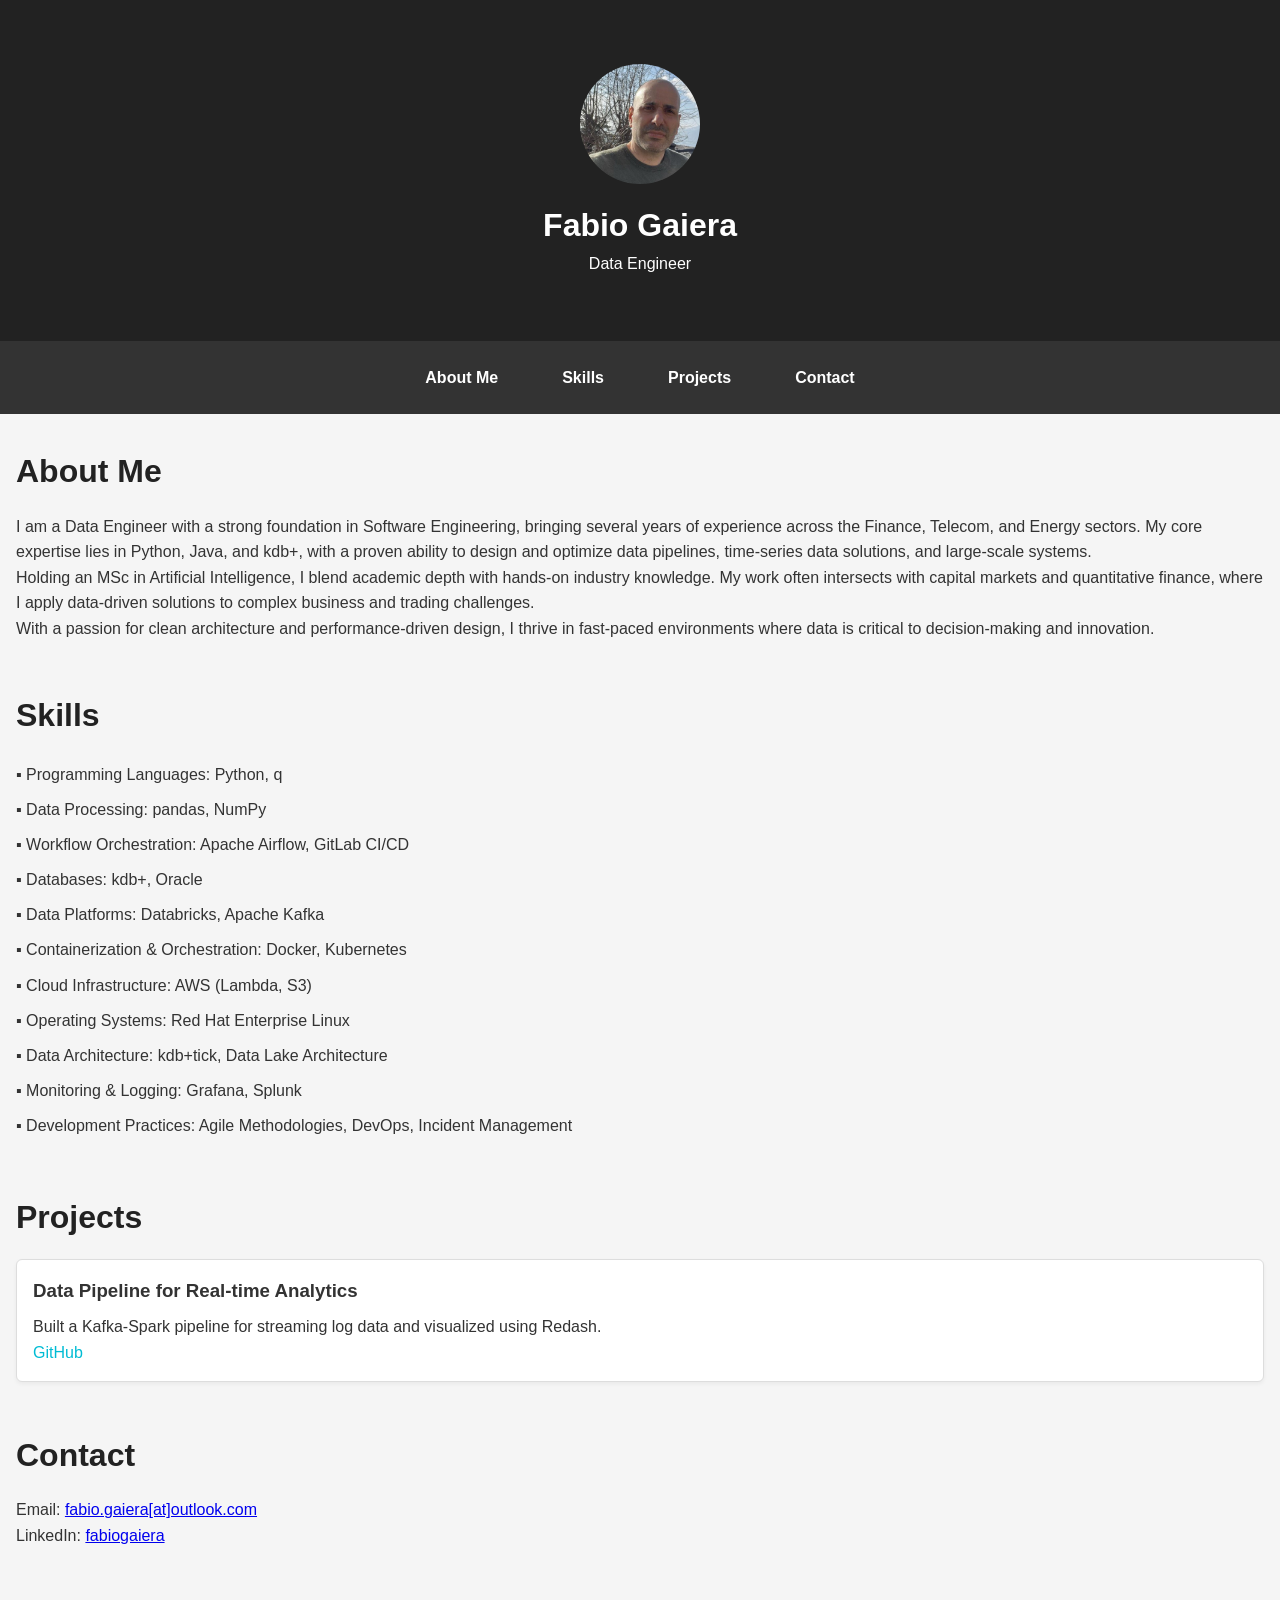
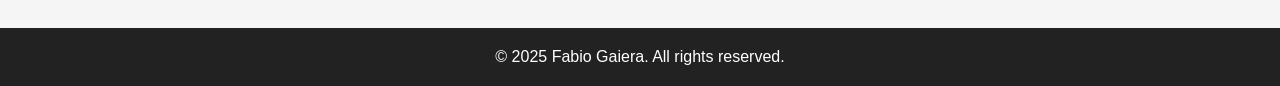
==== index.html @ 926b9e82 "New website" ====
<!DOCTYPE html>
<html lang="en">
<head>
  <meta charset="UTF-8" />
  <meta name="viewport" content="width=device-width, initial-scale=1.0" />
  <title>Data Engineer Portfolio</title>
  <link rel="stylesheet" href="style.css" />
</head>
<body>
  <header>
    <div class="container">
      <img src="assets/profile.jpg" alt="Profile" class="profile-pic" />
      <h1>Fabio Gaiera</h1>
      <p>Data Engineer</p>
    </div>
  </header>

  <nav>
    <a href="#about me">About Me</a>
    <a href="#skills">Skills</a>
    <a href="#projects">Projects</a>
    <a href="#contact">Contact</a>
  </nav>

  <main>

    <section id="about me">
      
      <h2>About Me</h2>
      
      <p>I am a Data Engineer with a strong foundation in Software Engineering, bringing several years of experience across the Finance, Telecom, and Energy sectors. My core expertise lies in Python, Java, and kdb+, with a proven ability to design and optimize data pipelines, time-series data solutions, and large-scale systems.</p>
      
      <p>Holding an MSc in Artificial Intelligence, I blend academic depth with hands-on industry knowledge. My work often intersects with capital markets and quantitative finance, where I apply data-driven solutions to complex business and trading challenges.</p>
      
      <p>With a passion for clean architecture and performance-driven design, I thrive in fast-paced environments where data is critical to decision-making and innovation.</p>

    </section>

    <section id="skills">
      <h2>Skills</h2>
      <ul>
        <li>▪ Programming Languages: Python, q</li>
        <li>▪ Data Processing: pandas, NumPy</li>
        <li>▪ Workflow Orchestration: Apache Airflow, GitLab CI/CD</li>
        <li>▪ Databases: kdb+, Oracle</li>
        <li>▪ Data Platforms: Databricks, Apache Kafka</li>
        <li>▪ Containerization & Orchestration: Docker, Kubernetes</li>
        <li>▪ Cloud Infrastructure: AWS (Lambda, S3)</li>
        <li>▪ Operating Systems: Red Hat Enterprise Linux</li>
        <li>▪ Data Architecture: kdb+tick, Data Lake Architecture</li>
        <li>▪ Monitoring & Logging: Grafana, Splunk</li>
        <li>▪ Development Practices: Agile Methodologies, DevOps, Incident Management</li>
      </ul>
    </section>

    <section id="projects">
      <h2>Projects</h2>
      <div class="project">
        <h3>Data Pipeline for Real-time Analytics</h3>
        <p>Built a Kafka-Spark pipeline for streaming log data and visualized using Redash.</p>
        <a href="#">GitHub</a>
      </div>
    </section>

    <section id="contact">
      <h2>Contact</h2>
      <p>Email: <a href="mailto:fabio.gaiera[at]outlook.com" target="_blank">fabio.gaiera[at]outlook.com</a></p>
      <p>LinkedIn: <a href="https://linkedin.com/in/fabiogaiera" target="_blank">fabiogaiera</a></p>
    </section>

  </main>

  <footer>
    <p>&copy; 2025 Fabio Gaiera. All rights reserved.</p>
  </footer>

</body>
</html>
---- style.css ----
/* Global Reset */
* {
  margin: 0;
  padding: 0;
  box-sizing: border-box;
}

body {
  font-family: 'Segoe UI', Tahoma, Geneva, Verdana, sans-serif;
  line-height: 1.6;
  background: #f5f5f5;
  color: #333;
}

/* Container setup */
.container {
  display: flex;
  flex-direction: column;
  align-items: center;
  padding: 2rem 1rem;
  max-width: 1200px;
  margin: 0 auto;
  text-align: center;
}

/* Header */
header {
  background: #222;
  color: white;
  padding: 2rem 1rem;
}

.profile-pic {
  width: 120px;
  height: 120px;
  border-radius: 50%;
  object-fit: cover;
  margin-bottom: 1rem;
}

/* Navigation */
nav {
  background: #333;
  display: flex;
  flex-wrap: wrap;
  justify-content: center;
  padding: 1rem;
}

nav a {
  color: white;
  text-decoration: none;
  margin: 0.5rem 1rem;
  font-weight: bold;
  transition: color 0.3s;
}

nav a:hover {
  color: #00bcd4;
}

/* Main sections */
main {
  padding: 2rem 1rem;
}

section {
  margin-bottom: 3rem;
}

h2 {
  font-size: 1.8rem;
  margin-bottom: 1rem;
  color: #222;
}

ul {
  list-style: none;
  padding: 0;
}

ul li {
  padding: 0.3rem 0;
}

/* Projects section */
.project-grid {
  display: grid;
  grid-template-columns: 1fr;
  gap: 1rem;
}

.project {
  background: white;
  padding: 1rem;
  border-radius: 6px;
  border: 1px solid #ddd;
  box-shadow: 0 2px 4px rgba(0, 0, 0, 0.05);
}

.project h3 {
  margin-bottom: 0.5rem;
}

.project a {
  color: #00bcd4;
  text-decoration: none;
}

.project a:hover {
  text-decoration: underline;
}

/* Resume link */
#resume a {
  display: inline-block;
  padding: 0.6rem 1rem;
  background: #00bcd4;
  color: white;
  text-decoration: none;
  border-radius: 4px;
  margin-top: 1rem;
}

#resume a:hover {
  background: #0097a7;
}

/* Footer */
footer {
  background: #222;
  color: white;
  text-align: center;
  padding: 1rem;
}

/* Media Queries for responsiveness */
@media (min-width: 600px) {
  nav a {
    margin: 0.5rem 2rem;
  }

  .project-grid {
    grid-template-columns: 1fr 1fr;
  }
}

@media (min-width: 900px) {
  .project-grid {
    grid-template-columns: 1fr 1fr 1fr;
  }

  h2 {
    font-size: 2rem;
  }
}
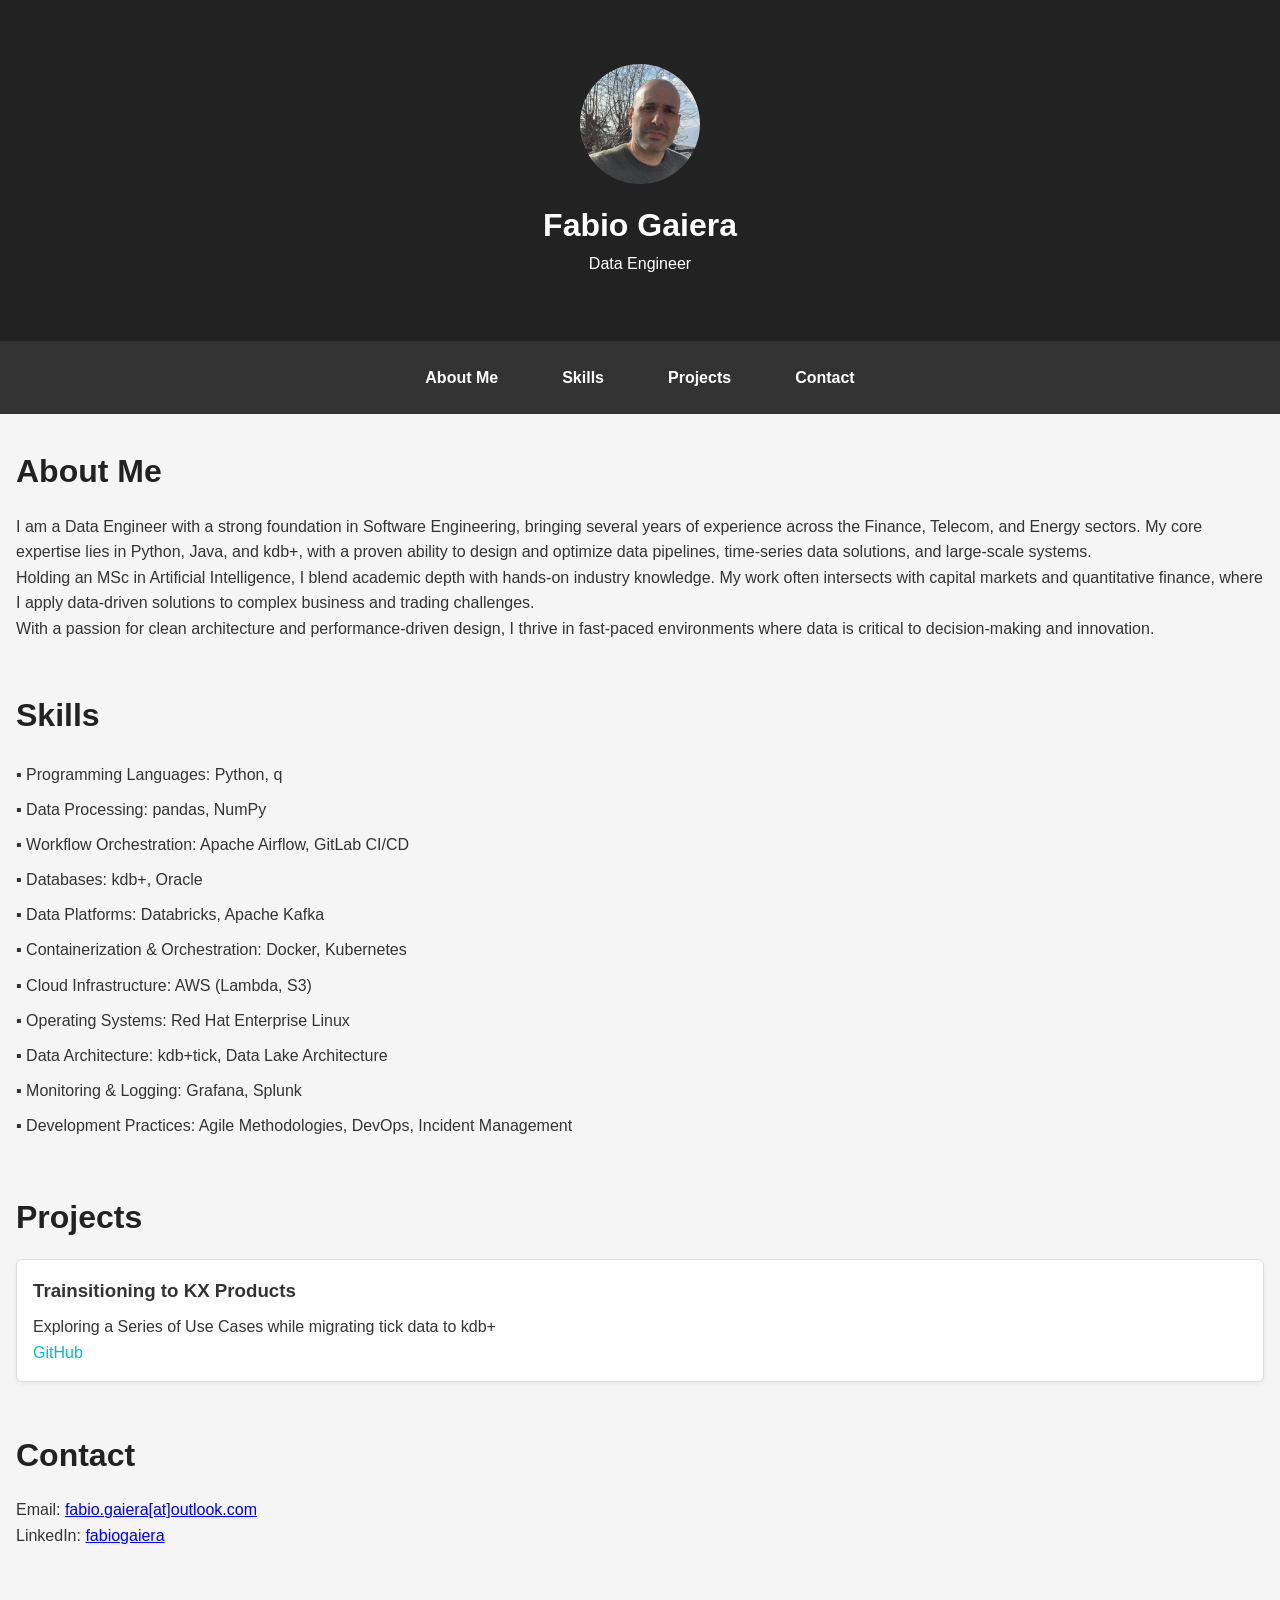
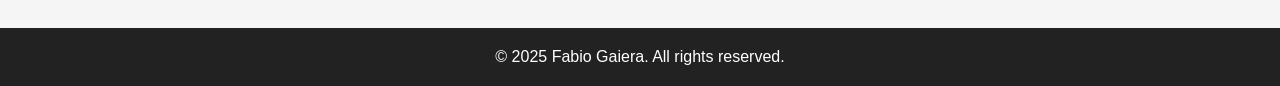
==== commit eee86ce6: "Added GitHub project" ====
--- a/index.html
+++ b/index.html
@@ -1,11 +1,14 @@
 <!DOCTYPE html>
 <html lang="en">
+
 <head>
   <meta charset="UTF-8" />
   <meta name="viewport" content="width=device-width, initial-scale=1.0" />
   <title>Data Engineer Portfolio</title>
+  <link rel="icon" href="favicon.ico" type="image/x-icon" />
   <link rel="stylesheet" href="style.css" />
 </head>
+
 <body>
   <header>
     <div class="container">
@@ -56,8 +59,8 @@
     <section id="projects">
       <h2>Projects</h2>
       <div class="project">
-        <h3>Data Pipeline for Real-time Analytics</h3>
-        <p>Built a Kafka-Spark pipeline for streaming log data and visualized using Redash.</p>
+        <h3>Trainsitioning to KX Products</h3>
+        <p>Exploring a Series of Use Cases while migrating tick data to kdb+</p>
         <a href="#">GitHub</a>
       </div>
     </section>
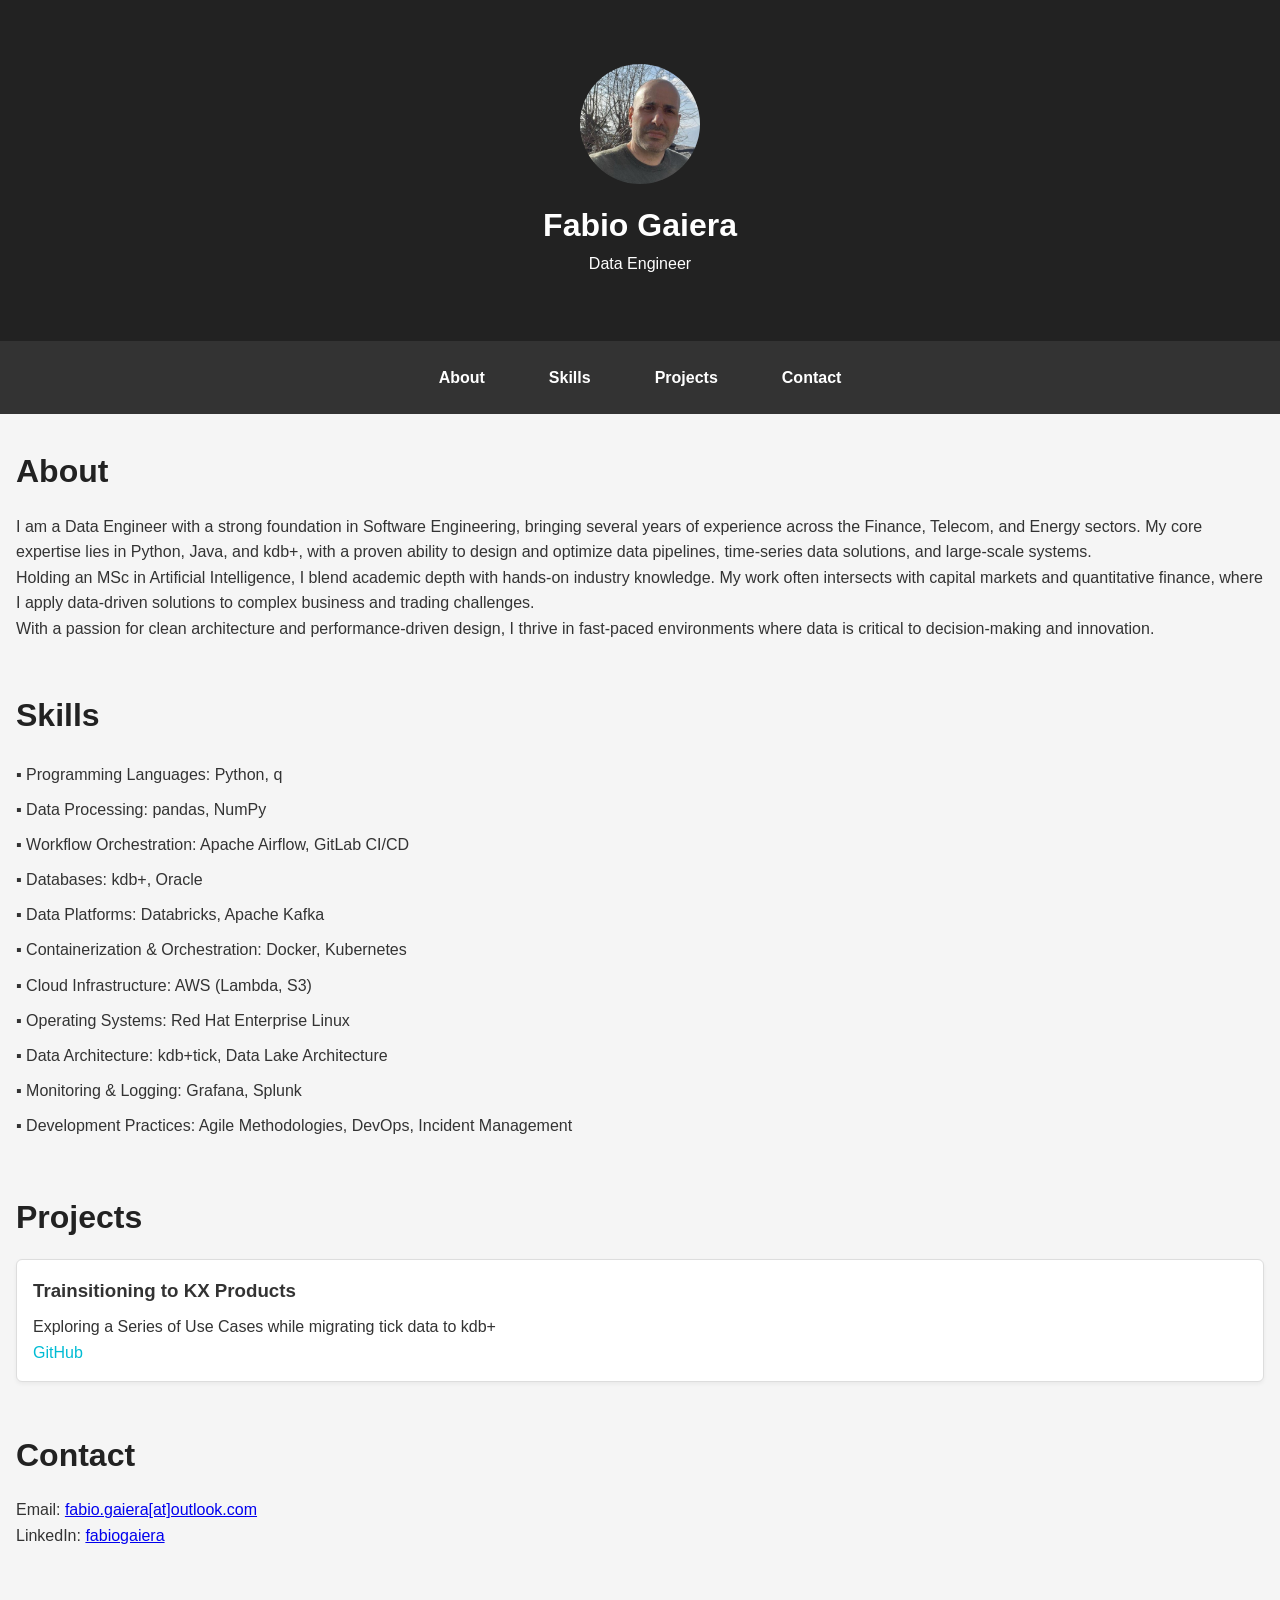
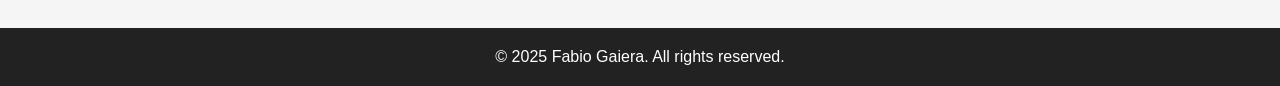
==== commit 7d27b8de: "Added stuff" ====
--- a/index.html
+++ b/index.html
@@ -19,7 +19,7 @@
   </header>
 
   <nav>
-    <a href="#about me">About Me</a>
+    <a href="#about">About</a>
     <a href="#skills">Skills</a>
     <a href="#projects">Projects</a>
     <a href="#contact">Contact</a>
@@ -27,9 +27,9 @@
 
   <main>
 
-    <section id="about me">
+    <section id="about">
       
-      <h2>About Me</h2>
+      <h2>About</h2>
       
       <p>I am a Data Engineer with a strong foundation in Software Engineering, bringing several years of experience across the Finance, Telecom, and Energy sectors. My core expertise lies in Python, Java, and kdb+, with a proven ability to design and optimize data pipelines, time-series data solutions, and large-scale systems.</p>
       
@@ -61,7 +61,7 @@
       <div class="project">
         <h3>Trainsitioning to KX Products</h3>
         <p>Exploring a Series of Use Cases while migrating tick data to kdb+</p>
-        <a href="#">GitHub</a>
+        <a href="https://github.com/fabiogaiera/transitioning-to-kx-products" target="_blank">GitHub</a>
       </div>
     </section>
 
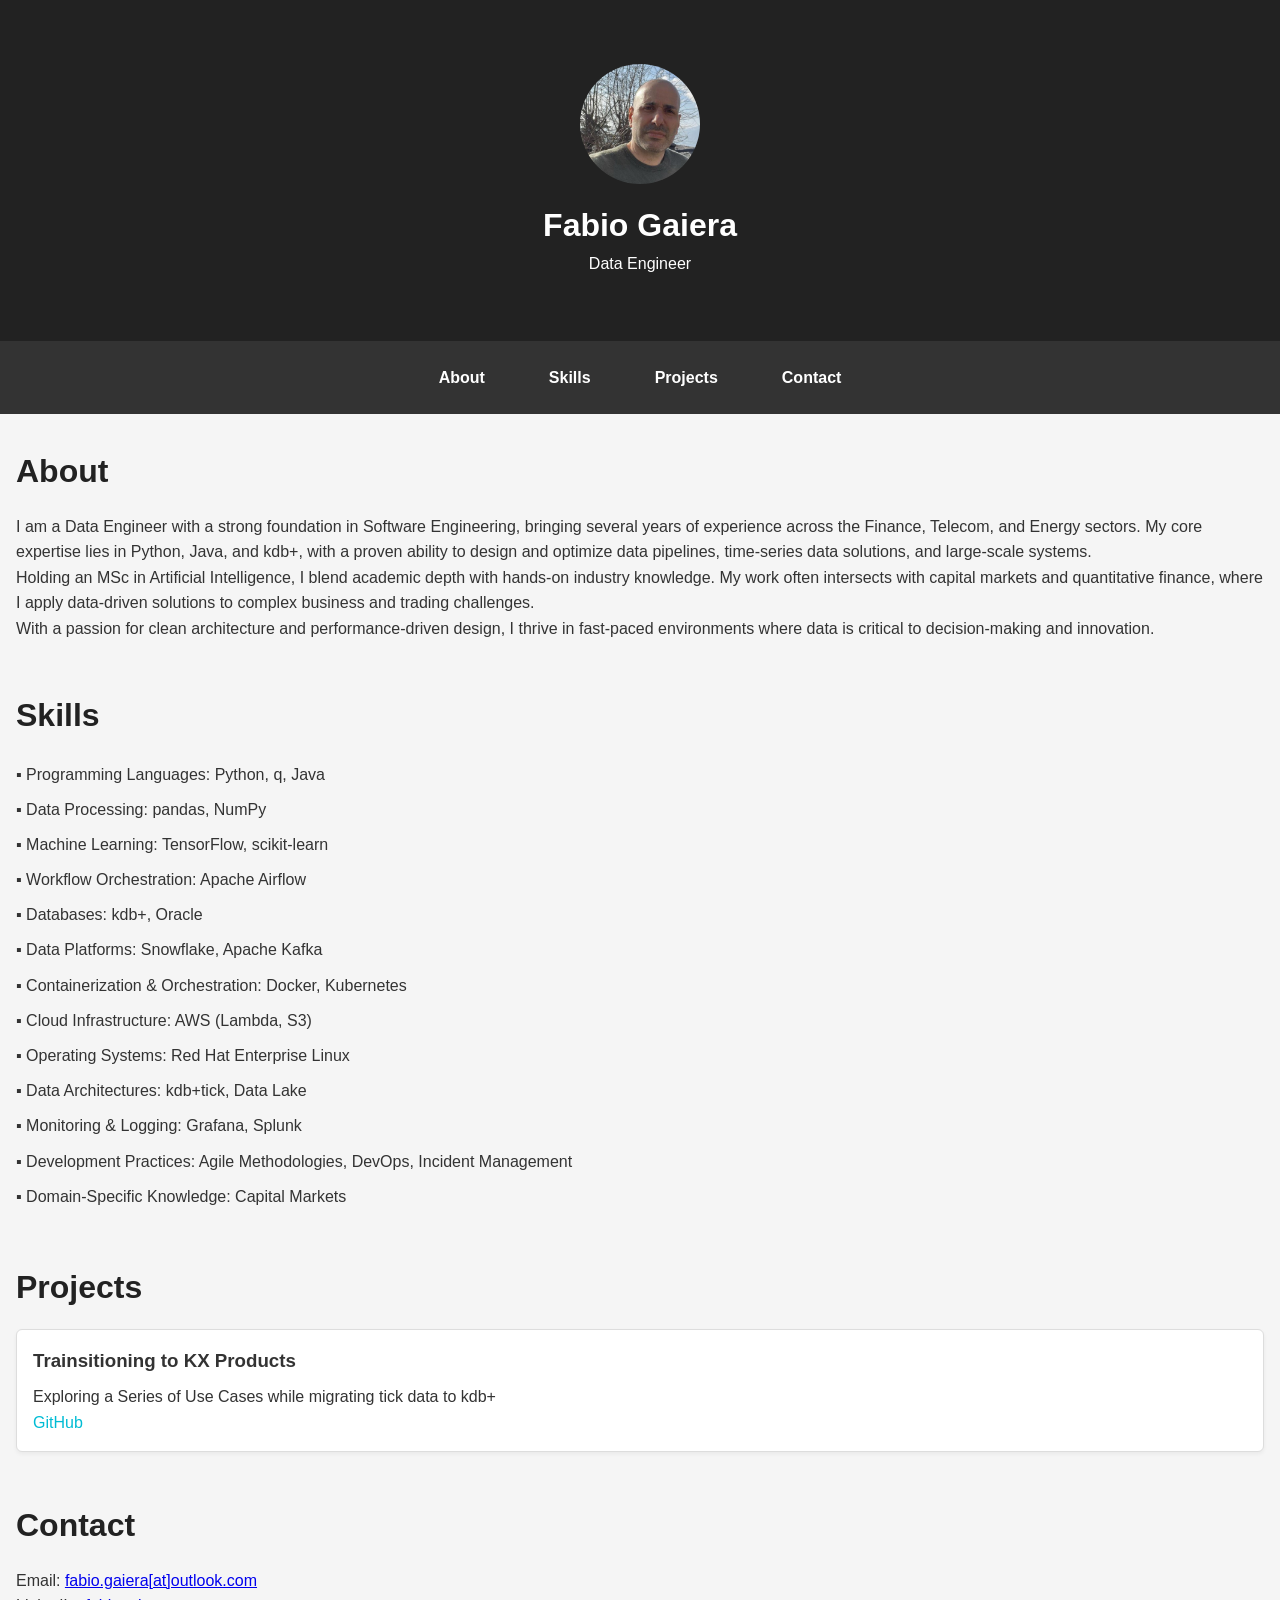
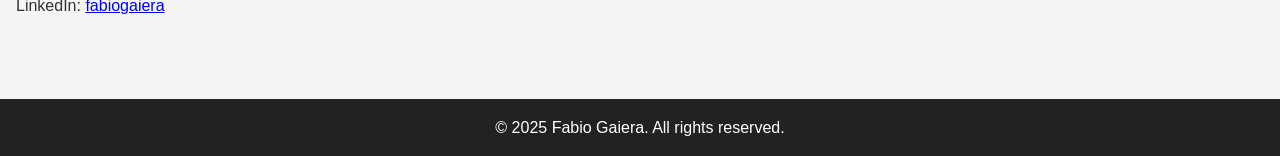
==== commit b8c3835c: "Added stuff" ====
--- a/index.html
+++ b/index.html
@@ -42,17 +42,19 @@
     <section id="skills">
       <h2>Skills</h2>
       <ul>
-        <li>▪ Programming Languages: Python, q</li>
+        <li>▪ Programming Languages: Python, q, Java</li>
         <li>▪ Data Processing: pandas, NumPy</li>
-        <li>▪ Workflow Orchestration: Apache Airflow, GitLab CI/CD</li>
+        <li>▪ Machine Learning: TensorFlow, scikit-learn</li>
+        <li>▪ Workflow Orchestration: Apache Airflow</li>
         <li>▪ Databases: kdb+, Oracle</li>
-        <li>▪ Data Platforms: Databricks, Apache Kafka</li>
+        <li>▪ Data Platforms: Snowflake, Apache Kafka</li>
         <li>▪ Containerization & Orchestration: Docker, Kubernetes</li>
         <li>▪ Cloud Infrastructure: AWS (Lambda, S3)</li>
         <li>▪ Operating Systems: Red Hat Enterprise Linux</li>
-        <li>▪ Data Architecture: kdb+tick, Data Lake Architecture</li>
+        <li>▪ Data Architectures: kdb+tick, Data Lake</li>
         <li>▪ Monitoring & Logging: Grafana, Splunk</li>
         <li>▪ Development Practices: Agile Methodologies, DevOps, Incident Management</li>
+        <li>▪ Domain-Specific Knowledge: Capital Markets</li>
       </ul>
     </section>
 
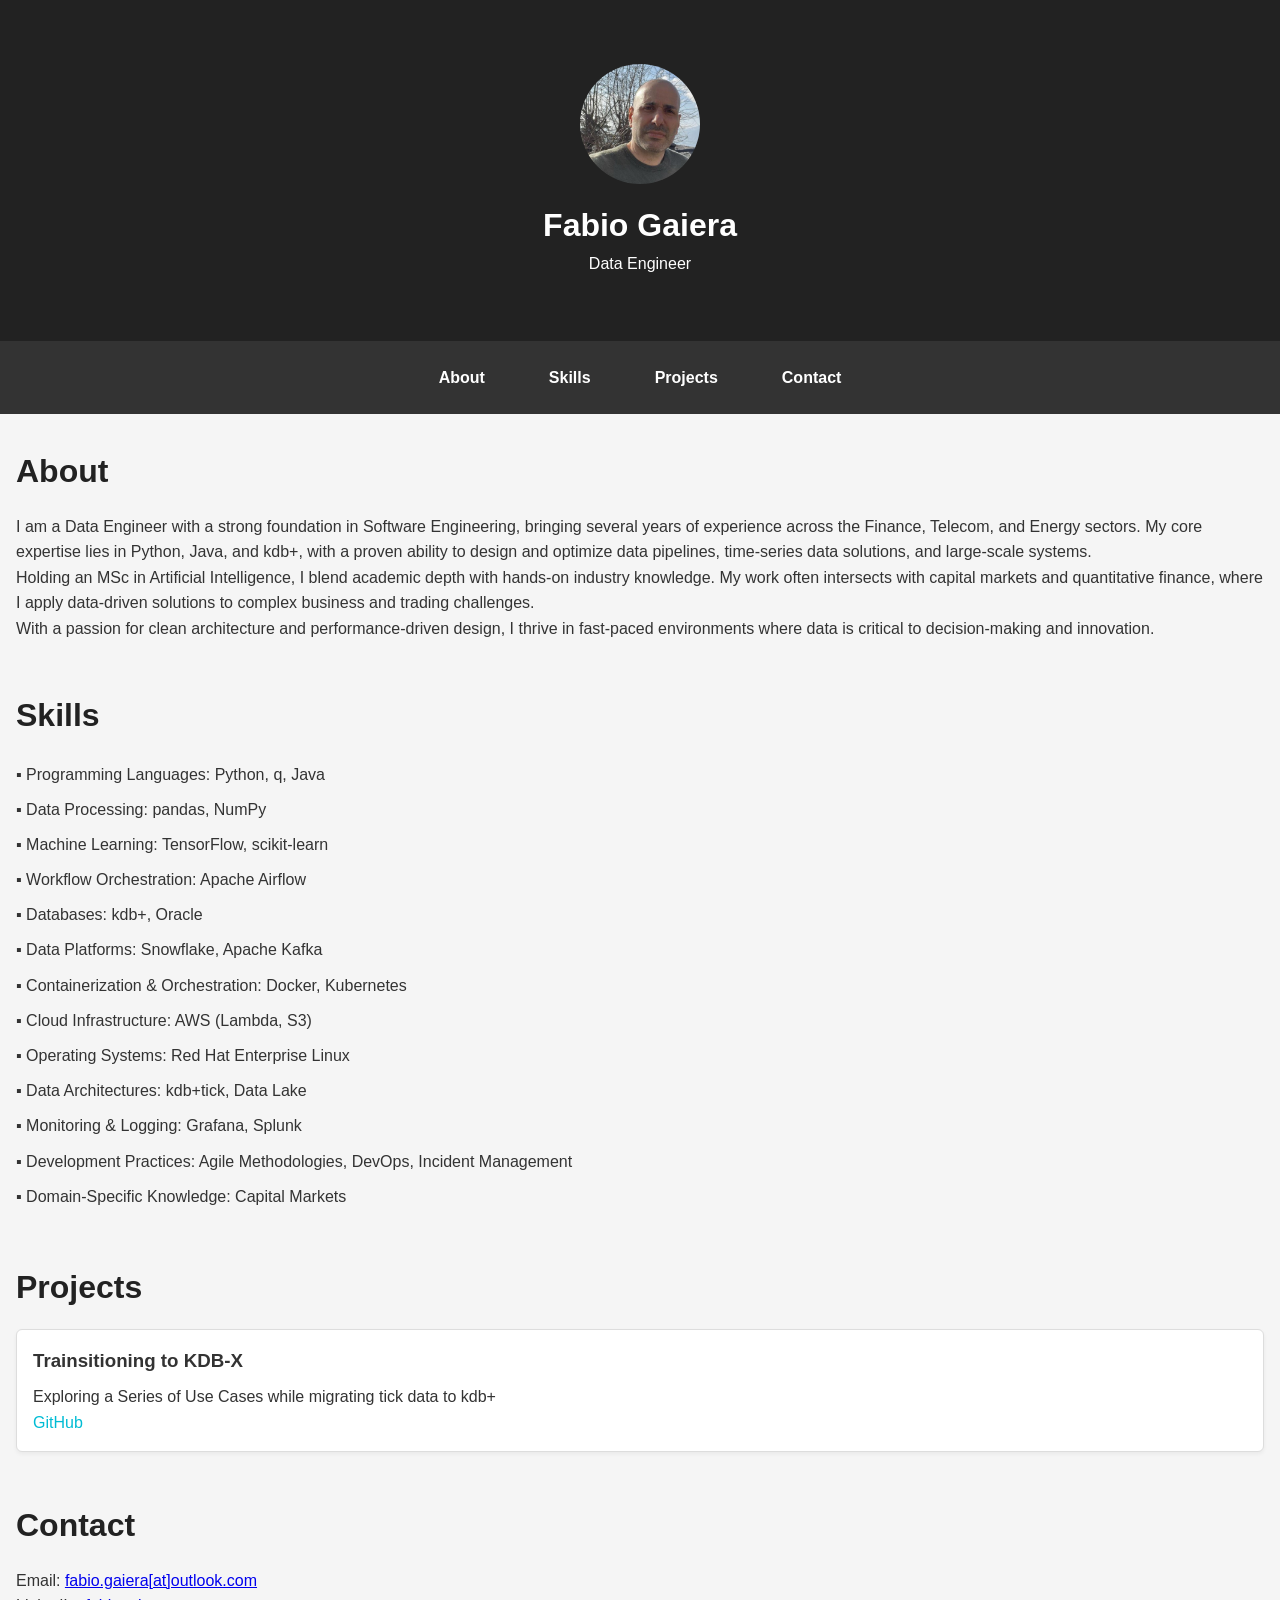
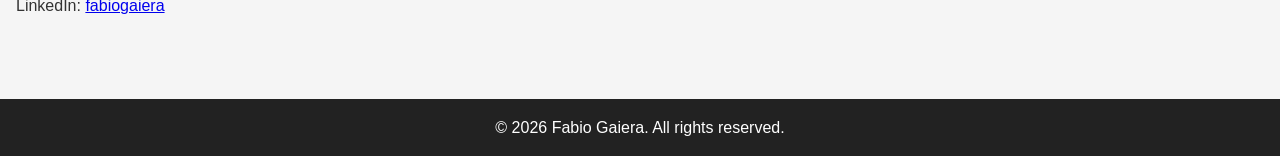
==== commit 58404589: "Fixed repository" ====
--- a/index.html
+++ b/index.html
@@ -61,9 +61,9 @@
     <section id="projects">
       <h2>Projects</h2>
       <div class="project">
-        <h3>Trainsitioning to KX Products</h3>
+        <h3>Trainsitioning to KDB-X</h3>
         <p>Exploring a Series of Use Cases while migrating tick data to kdb+</p>
-        <a href="https://github.com/fabiogaiera/transitioning-to-kx-products" target="_blank">GitHub</a>
+        <a href="https://github.com/fabiogaiera/transitioning-to-kdb-x" target="_blank">GitHub</a>
       </div>
     </section>
 
@@ -76,7 +76,7 @@
   </main>
 
   <footer>
-    <p>&copy; 2025 Fabio Gaiera. All rights reserved.</p>
+    <p>&copy; 2026 Fabio Gaiera. All rights reserved.</p>
   </footer>
 
 </body>
